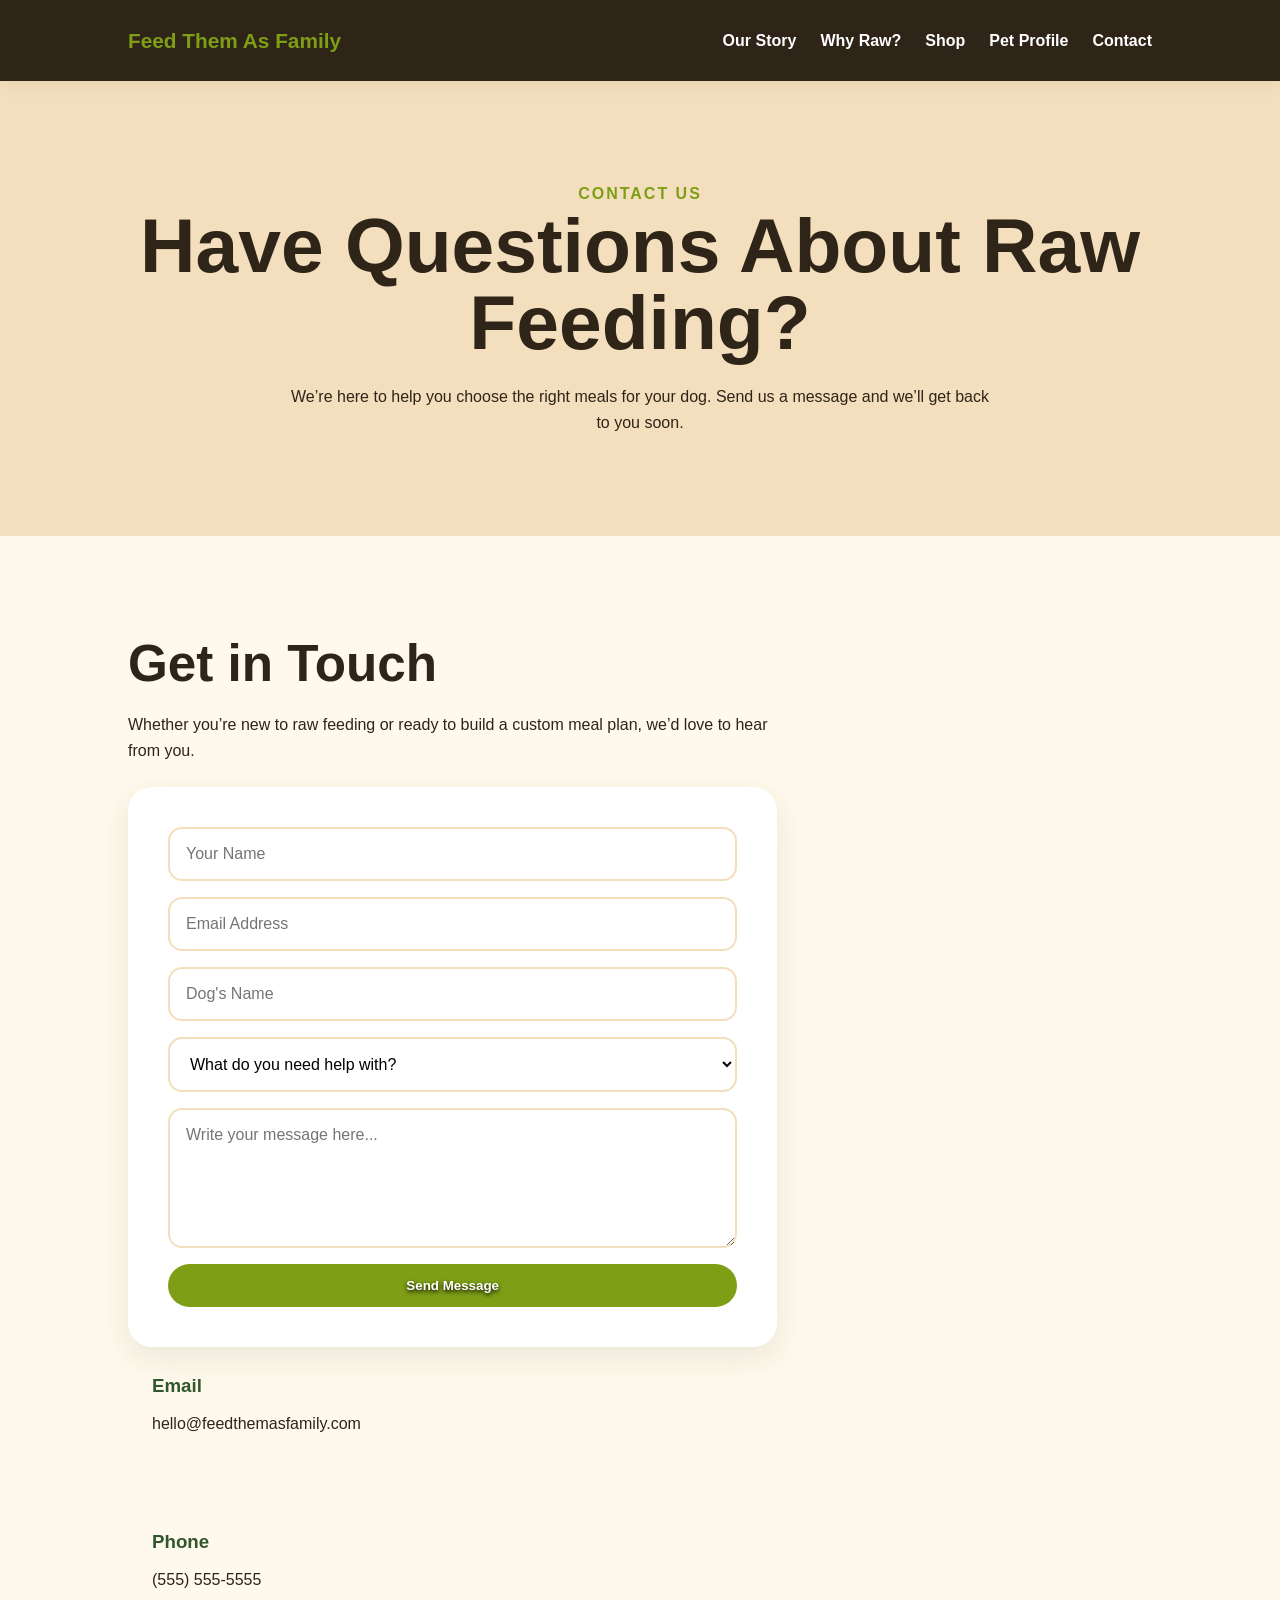
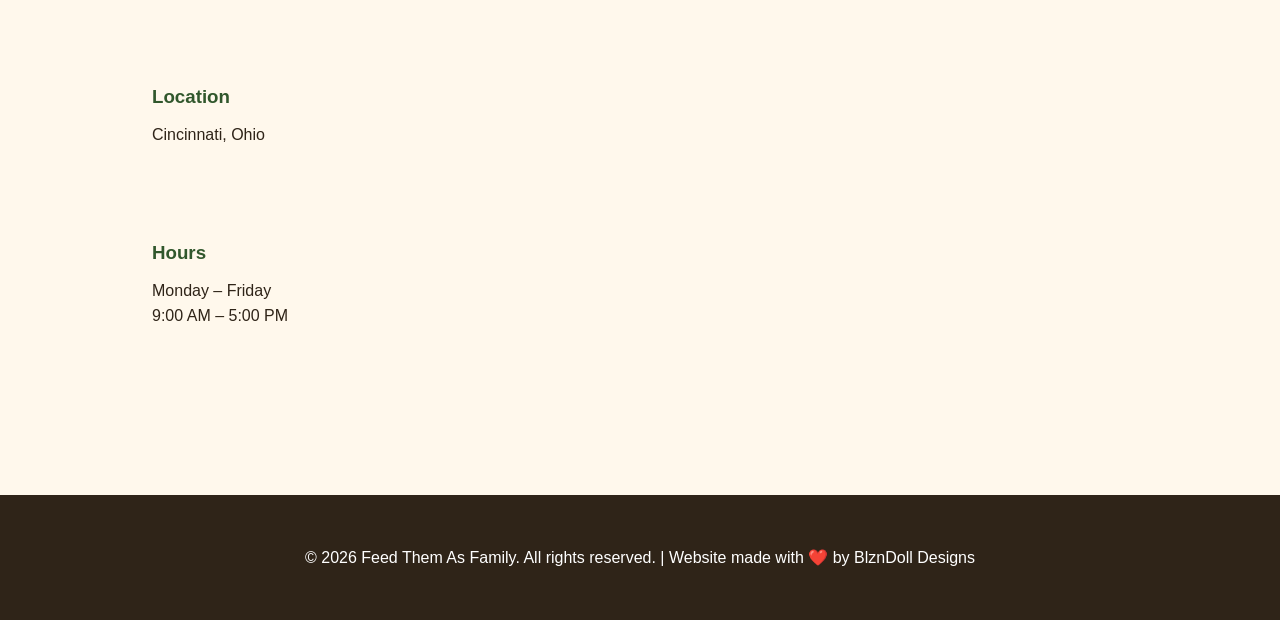
==== contact.html @ 339980ec "Changes to all pages" ====
<!DOCTYPE html>
<html lang="en">
<head>
  <meta charset="UTF-8" />
  <meta name="viewport" content="width=device-width, initial-scale=1.0" />

  <title>Contact | Feed Them As Family</title>

  <meta name="description" content="Have questions about raw feeding or our products? Contact Feed Them As Family for personalized support and guidance on providing the best nutrition for your dog." />
  <meta name="keywords" content="contact Feed Them As Family, raw feeding questions, product support, custom meal plans, dog nutrition advice" />
  <meta name="author" content="Feed Them As Family" />
  <meta property="og:title" content="Contact | Feed Them As Family" />
  <meta property="og:description" content="Have questions about raw feeding or our products? Contact Feed Them As Family for personalized support and guidance on providing the best nutrition for your dog." />
  <meta property="og:image" content="https://feedthemasfamily.com/images/og-contact.jpg" />
  <meta property="og:url" content="https://feedthemasfamily.com/contact.html" />

  <link rel="stylesheet" href="styles.css" />
</head>
<body>

  <header class="header">
    <div class="logo"><a href="index.html">Feed Them As Family</a></div>

    <nav class="nav">
      <a href="index.html#story">Our Story</a>
      <a href="index.html#benefits">Why Raw?</a>
      <a href="products.html">Shop</a>
      <a href="pet-profile.html">Pet Profile</a>
      <a href="contact.html">Contact</a>
    </nav>
  </header>

  <main>

    <section class="contact-hero">
      <p class="eyebrow">Contact Us</p>
      <h1>Have Questions About Raw Feeding?</h1>
      <p>
        We’re here to help you choose the right meals for your dog.
        Send us a message and we’ll get back to you soon.
      </p>
    </section>

    <section class="contact-section">
        <div class="contact-info">
        <h2>Get in Touch</h2>
        <p>
          Whether you’re new to raw feeding or ready to build a custom meal plan,
          we’d love to hear from you.
        </p>

        <form class="contact-form">
            <input type="text" placeholder="Your Name" required />
            <input type="email" placeholder="Email Address" required />
            <input type="text" placeholder="Dog's Name" />

            <select required>
                <option value="">What do you need help with?</option>
                <option>Raw Feeding Questions</option>
                <option>Custom Meal Plan</option>
                <option>Product Questions</option>
                <option>Order Support</option>
            </select>

            <textarea placeholder="Write your message here..." required></textarea>

            <button type="submit" class="btn primary">Send Message</button>
        </form>

        <div class="contact-card">
            <h3>Email</h3>
            <p>hello@feedthemasfamily.com</p>
        </div>

        <div class="contact-card">
            <h3>Phone</h3>
            <p>(555) 555-5555</p>
        </div>

        <div class="contact-card">
            <h3>Location</h3>
            <p>Cincinnati, Ohio</p>
        </div>

        <div class="contact-card">
            <h3>Hours</h3>
            <p>Monday – Friday<br />9:00 AM – 5:00 PM</p>
        </div>
        </div>

    </section>

    </main>

    <footer class="footer" id="contact">
        <p>&copy; 2026 Feed Them As Family. All rights reserved. | Website made with ❤️ by BlznDoll Designs</p>
    </footer>

</body>
</html>
---- styles.css ----
*, ::before, ::after {
  margin: 0;
  padding: 0;
  box-sizing: border-box;
}

html {
  scroll-behavior: smooth;
}

body {
  font-family: Arial, sans-serif;
  background: #fff8ec;
  color: #2f2418;
  line-height: 1.6;
  overflow-x: hidden;
}

img {
  width: 100%;
  display: block;
  border-radius: 20px;
}

a {
  text-decoration: none;
  color: inherit;
}

.header {
  background: #2f2418;
  color: white;
  display: flex;
  justify-content: space-between;
  align-items: center;
  padding: 24px 8%;
  position: sticky;
  top: 0;
  z-index: 10;
  box-shadow: 0 4px 20px rgba(0, 0, 0, 0.05);
}

.logo {
  font-size: 1.3rem;
  font-weight: 800;
  color: rgba(126, 158, 22, 1);
}

.nav {
  display: flex;
  gap: 24px;
}

.nav a {
  font-weight: 600;
}

.nav a:hover {
  color: rgba(126, 158, 22, 1);
}

section {
  padding: 80px 8%;
}

.hero {
  display: grid;
  grid-template-columns: 1fr 1fr;
  gap: 60px;
  align-items: center;
  min-height: 90vh;
}

.eyebrow {
  color: rgba(126, 158, 22, 1);
  font-weight: 800;
  text-transform: uppercase;
  letter-spacing: 2px;
  margin-bottom: 12px;
}

h1 {
  font-size: clamp(2.8rem, 6vw, 5.5rem);
  line-height: 1;
  margin-bottom: 24px;
}

h2 {
  font-size: clamp(2rem, 4vw, 3.5rem);
  line-height: 1.1;
  margin-bottom: 20px;
}

h3 {
  margin-bottom: 10px;
}

.hero-text p {
  font-size: 1.1rem;
  max-width: 550px;
}

.hero-buttons {
  display: flex;
  gap: 16px;
  margin-top: 32px;
  flex-wrap: wrap;
}

.btn {
  display: inline-block;
  padding: 14px 24px;
  border-radius: 999px;
  font-weight: 700;
  transition: 0.3s ease;
  border: none;
  cursor: pointer;
}

.primary {
  background: rgba(126, 158, 22, 1);
  color: white;
    text-shadow: 0 2px 4px black;
}

.primary:hover {
  background: #1f3a1d;
  transform: translateY(-3px);
}

.secondary {
  background: #f3dfbd;
  color: white;
  text-shadow: 0 2px 4px black;
}

.secondary:hover {
  background: #2f2418;
  transform: translateY(-3px);
}

.benefits,
.how-it-works,
.testimonials {
  text-align: center;
}

.products {
    text-align: center;
    background: #f3dfbd;
}

.card-grid,
.product-grid,
.steps {
  display: grid;
  grid-template-columns: repeat(4, 1fr);
  gap: 24px;
  margin-top: 40px;
}

.card,
.step,
.product-card {
  background: white;
  padding: 28px;
  border-radius: 24px;
  box-shadow: 0 10px 30px rgba(49, 87, 44, 0.1);
}

.product-grid {
  grid-template-columns: repeat(3, 1fr);
}

.product-card img {
  height: 240px;
  object-fit: cover;
  margin-bottom: 20px;
}

.product-card .btn {
  margin-top: 20px;
}

.step span {
  width: 48px;
  height: 48px;
  background: #31572c;
  color: white;
  display: grid;
  place-items: center;
  border-radius: 50%;
  font-weight: 800;
  margin: 0 auto 16px;
}

.story {
  display: grid;
  grid-template-columns: 1fr 1fr;
  gap: 60px;
  align-items: center;
  background: #f3dfbd;
}

.story p {
  margin-bottom: 24px;
}

.trust {
  background: #31572c;
  color: white;
  text-align: center;
}

.trust .eyebrow {
  color: #f3dfbd;
}

.trust-list {
  margin-top: 40px;
  display: grid;
  grid-template-columns: repeat(3, 1fr);
  gap: 18px;
}

.trust-list p {
  background: rgba(255, 255, 255, 0.12);
  padding: 18px;
  border-radius: 16px;
  font-weight: 700;
}

.profile {
  text-align: center;
}

.profile p {
  max-width: 600px;
  margin: 0 auto 32px;
}

.profile-hero {
    text-align: center;
     background: #f3dfbd;
}

form {
  max-width: 700px;
  margin: 0 auto;
  display: grid;
  gap: 16px;
}

input,
textarea {
  width: 100%;
  padding: 16px;
  border: 2px solid #f3dfbd;
  border-radius: 14px;
  font-size: 1rem;
  font-family: inherit;
}

textarea {
  min-height: 140px;
  resize: vertical;
}

.contact-hero {
  text-align: center;
  background: #f3dfbd;
}

.contact-hero p {
  max-width: 700px;
  margin: 0 auto;
}

.contact-section {
  display: grid;
  grid-template-columns: 2fr 1fr;
  gap: 50px;
  align-items: start;
}

.contact-info p {
  margin-bottom: 24px;
}

.contact-card {
  padding: 24px;
  border-radius: 20px;
  margin-bottom: 18px;
}

.contact-card h3 {
  color: #31572c;
}

.contact-form {
  background: white;
  padding: 40px;
  border-radius: 24px;
  box-shadow: 0 10px 30px rgba(49, 87, 44, 0.1);
}

.contact-info {
  position: sticky;
  top: 120px;
}

select {
  width: 100%;
  padding: 16px;
  border: 2px solid #f3dfbd;
  border-radius: 14px;
  font-size: 1rem;
  font-family: inherit;
  background: white;
}

.footer {
  background: #2f2418;
  color: white;
  text-align: center;
  padding: 50px 8%;
}

.footer h2 {
  margin-bottom: 10px;
}






/* MEDIA QUERIES */

/* SMALL PHONES */
@media (max-width: 480px) {
  section {
    padding: 50px 20px;
  }

  .header {
    padding: 20px;
  }

  .logo {
    font-size: 1.1rem;
  }

  .nav {
    gap: 10px;
  }

  .nav a {
    font-size: 0.85rem;
  }

  h1 {
    font-size: 2.4rem;
  }

  h2 {
    font-size: 1.9rem;
  }

  .hero-buttons {
    flex-direction: column;
  }

  .btn {
    width: 100%;
    text-align: center;
  }

  .card,
  .step,
  .product-card {
    padding: 22px;
  }

  input,
  textarea {
    font-size: 0.95rem;
  }

  .contact-form {
    padding: 24px;
  }
}

@media (max-width: 600px) {
  section {
    padding: 60px 6%;
  }

  .card-grid,
  .product-grid,
  .steps,
  .trust-list {
    grid-template-columns: 1fr;
  }

  .nav {
    gap: 12px;
    font-size: 0.9rem;
  }

  .hero-buttons {
    flex-direction: column;
  }

  .btn {
    text-align: center;
  }
}

/* MOBILE */
@media (max-width: 768px) {
  .header {
    position: static;
    flex-direction: column;
    gap: 16px;
    text-align: center;
  }

  .nav {
    flex-wrap: wrap;
    justify-content: center;
    gap: 14px;
  }

  .nav a {
    font-size: 0.95rem;
  }

  .hero {
    padding-top: 50px;
    min-height: auto;
  }

  h1 {
    font-size: 3rem;
  }

  h2 {
    font-size: 2.2rem;
  }

  .product-grid,
  .card-grid,
  .steps,
  .trust-list {
    grid-template-columns: 1fr;
  }

  .product-card img {
    height: 220px;
  }

  form {
    width: 100%;
  }
}

/* TABLET */
@media (max-width: 900px) {
  .header {
    flex-direction: column;
    gap: 16px;
  }

  .nav {
    flex-wrap: wrap;
    justify-content: center;
  }

  .hero,
  .story {
    grid-template-columns: 1fr;
  }

  .card-grid,
  .product-grid,
  .steps,
  .trust-list {
    grid-template-columns: 1fr 1fr;
  }

  .hero {
    min-height: auto;
  }

    .contact-section {
    grid-template-columns: 1fr;
  }

  .contact-hero {
    padding-top: 60px;
  }
}

@media (max-width: 1024px) {
  .header {
    padding: 20px 5%;
  }

  section {
    padding: 70px 5%;
  }

  .hero,
  .story {
    grid-template-columns: 1fr;
    gap: 40px;
    text-align: center;
  }

  .hero-text p {
    margin: 0 auto;
  }

  .hero-buttons {
    justify-content: center;
  }

  .card-grid,
  .steps,
  .trust-list {
    grid-template-columns: repeat(2, 1fr);
  }

  .product-grid {
    grid-template-columns: 1fr 1fr;
  }
}

/* LARGE DESKTOPS */
@media (min-width: 1200px) {
  .header {
    padding: 24px 10%;
  }

  section {
    padding: 100px 10%;
  }

  .hero {
    gap: 80px;
  }

  .hero-text p {
    max-width: 600px;
  }

  .card-grid {
    grid-template-columns: repeat(4, 1fr);
  }

  .product-grid {
    grid-template-columns: repeat(3, 1fr);
  }

  .steps {
    grid-template-columns: repeat(4, 1fr);
  }

  .trust-list {
    grid-template-columns: repeat(3, 1fr);
  }
}

/* EXTRA LARGE DESKTOPS */
@media (min-width: 1440px) {
  .header,
  section {
    max-width: 1600px;
    margin: 0 auto;
  }

  h1 {
    font-size: 6rem;
  }

  h2 {
    font-size: 4rem;
  }

  .hero {
    min-height: 95vh;
  }

  .product-card img {
    height: 300px;
    object-fit: cover;
  }
}

/* ULTRA-WIDE MONITORS */
@media (min-width: 1920px) {
  .header,
  section {
    max-width: 1800px;
  }

  h1 {
    font-size: 7rem;
  }

  h2 {
    font-size: 4.5rem;
  }

  .hero {
    gap: 120px;
  }

  .hero-text p {
    font-size: 1.25rem;
  }
}
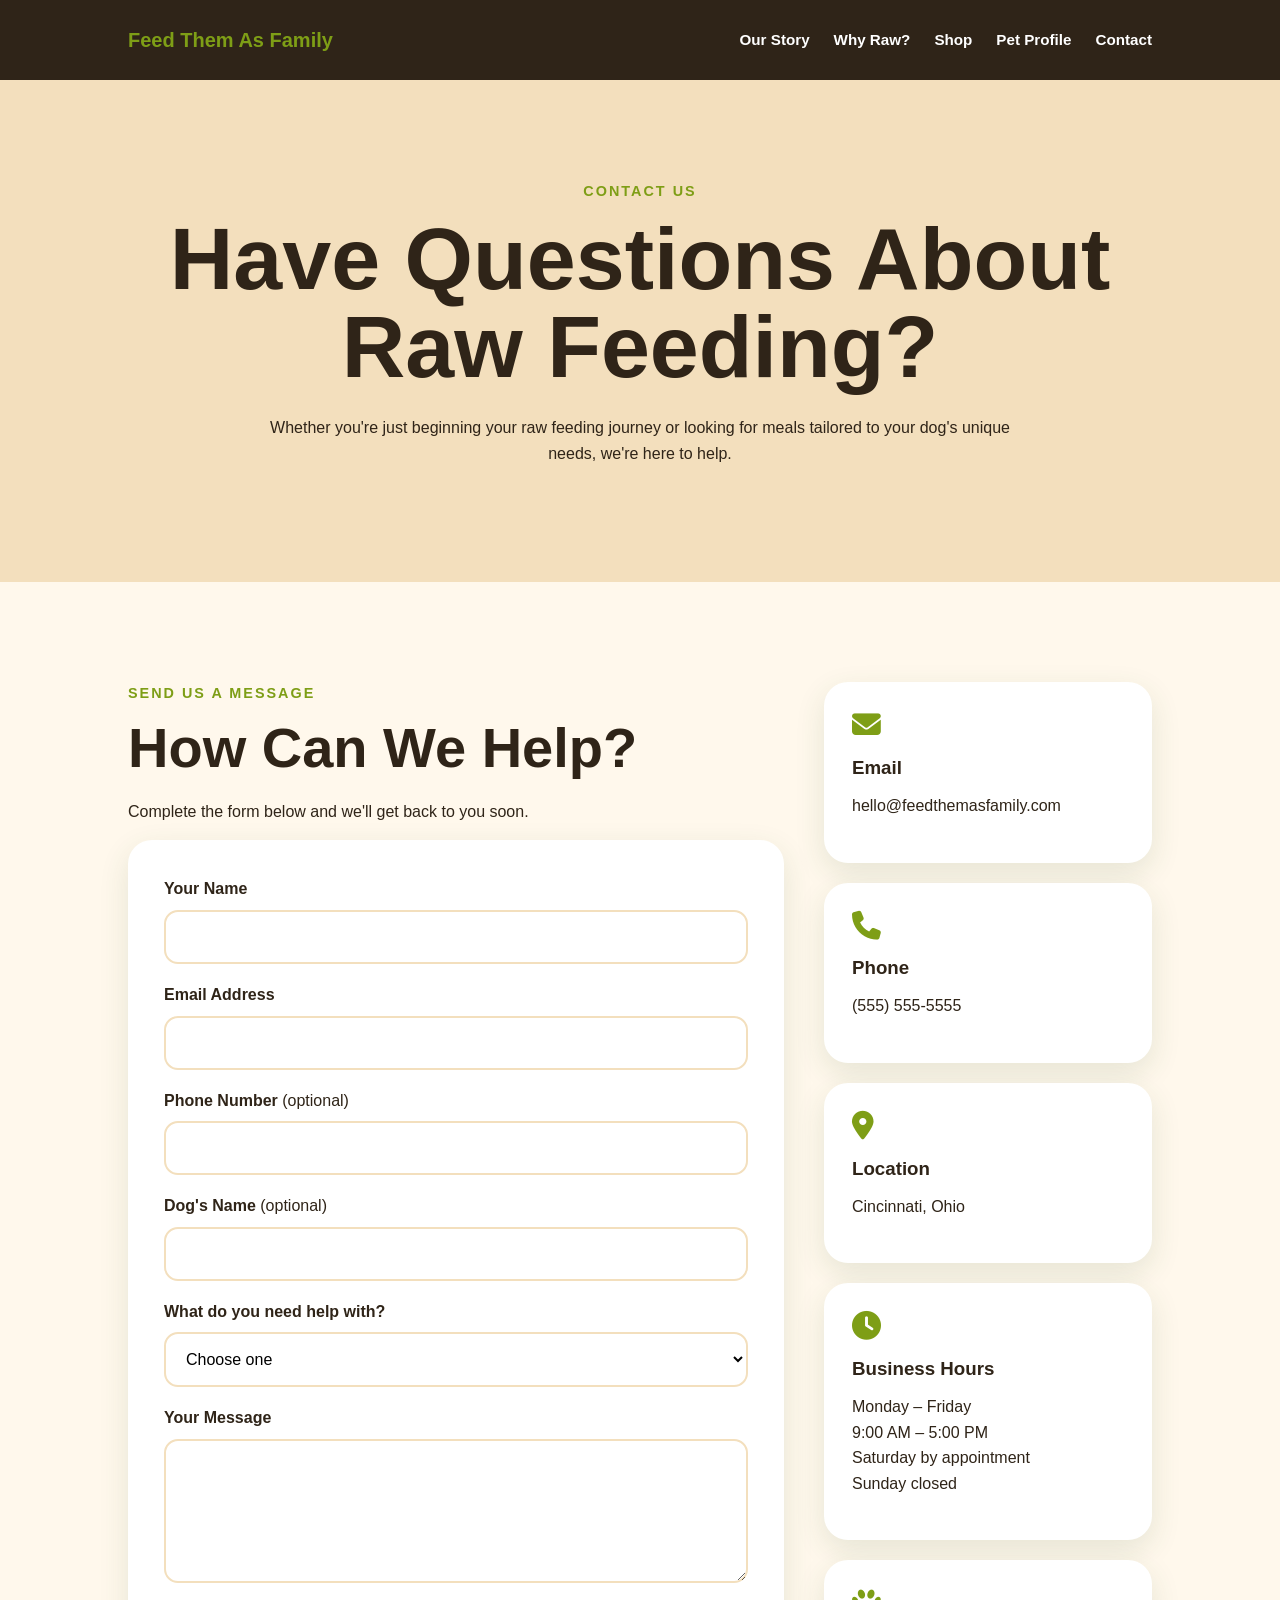
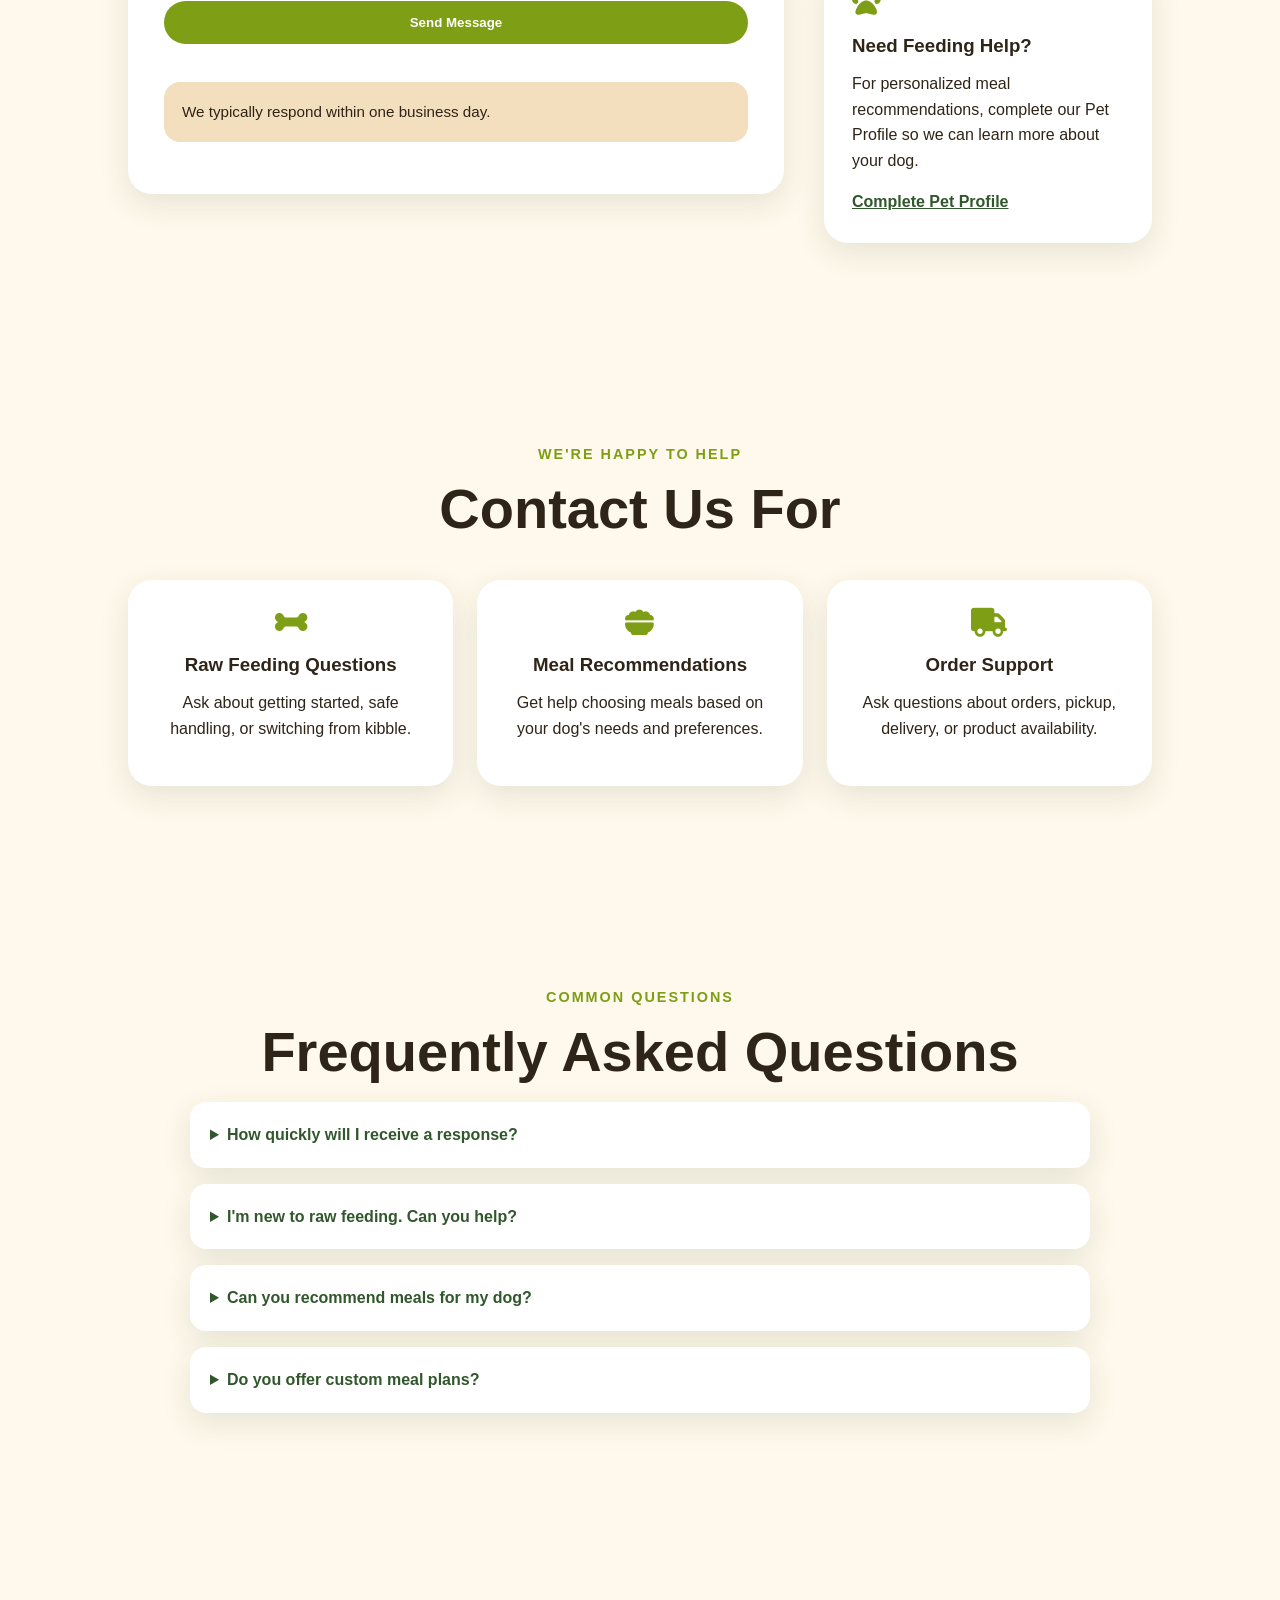
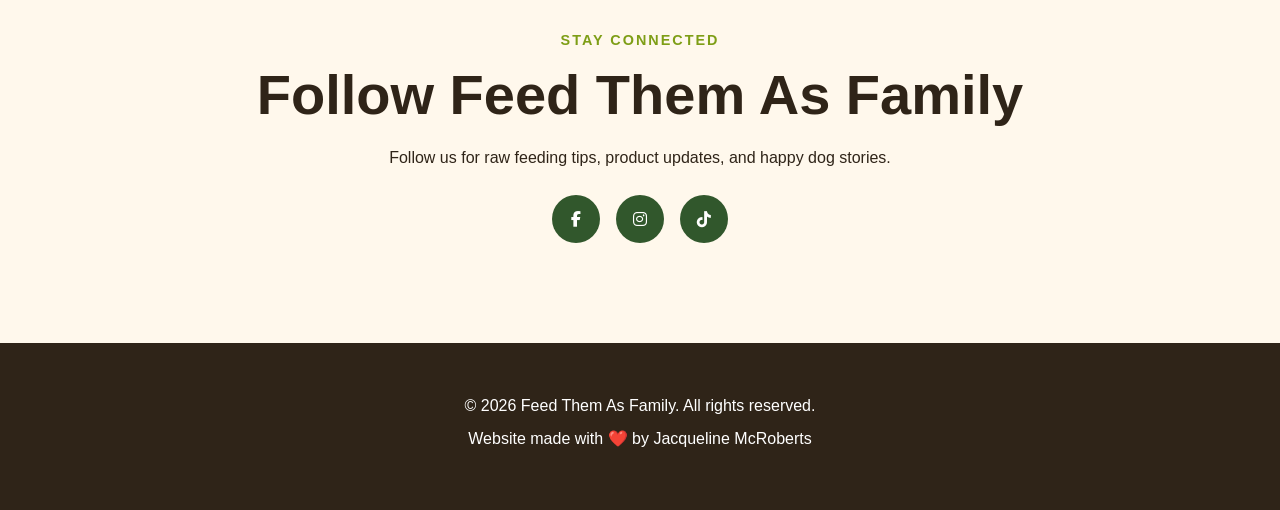
==== commit b6612faa: "Update info and styles" ====
--- a/contact.html
+++ b/contact.html
@@ -6,22 +6,26 @@
 
   <title>Contact | Feed Them As Family</title>
 
-  <meta name="description" content="Have questions about raw feeding or our products? Contact Feed Them As Family for personalized support and guidance on providing the best nutrition for your dog." />
-  <meta name="keywords" content="contact Feed Them As Family, raw feeding questions, product support, custom meal plans, dog nutrition advice" />
+  <meta name="description" content="Contact Feed Them As Family with questions about raw feeding, products, custom meal plans, or order support." />
+  <meta name="keywords" content="contact Feed Them As Family, raw feeding questions, dog food, custom meal plans, dog nutrition" />
   <meta name="author" content="Feed Them As Family" />
+
   <meta property="og:title" content="Contact | Feed Them As Family" />
-  <meta property="og:description" content="Have questions about raw feeding or our products? Contact Feed Them As Family for personalized support and guidance on providing the best nutrition for your dog." />
+  <meta property="og:description" content="Have questions about raw feeding or our products? Contact Feed Them As Family for support." />
   <meta property="og:image" content="https://feedthemasfamily.com/images/og-contact.jpg" />
   <meta property="og:url" content="https://feedthemasfamily.com/contact.html" />
 
+  <link rel="stylesheet" href="https://cdnjs.cloudflare.com/ajax/libs/font-awesome/6.7.2/css/all.min.css" />
   <link rel="stylesheet" href="styles.css" />
 </head>
+
 <body>
-
   <header class="header">
-    <div class="logo"><a href="index.html">Feed Them As Family</a></div>
-
-    <nav class="nav">
+    <div class="logo">
+      <a href="index.html">Feed Them As Family</a>
+    </div>
+
+    <nav class="nav" aria-label="Main navigation">
       <a href="index.html#story">Our Story</a>
       <a href="index.html#benefits">Why Raw?</a>
       <a href="products.html">Shop</a>
@@ -31,70 +35,197 @@
   </header>
 
   <main>
-
     <section class="contact-hero">
       <p class="eyebrow">Contact Us</p>
       <h1>Have Questions About Raw Feeding?</h1>
       <p>
-        We’re here to help you choose the right meals for your dog.
-        Send us a message and we’ll get back to you soon.
+        Whether you're just beginning your raw feeding journey or looking for meals
+        tailored to your dog's unique needs, we're here to help.
       </p>
     </section>
 
     <section class="contact-section">
-        <div class="contact-info">
-        <h2>Get in Touch</h2>
-        <p>
-          Whether you’re new to raw feeding or ready to build a custom meal plan,
-          we’d love to hear from you.
-        </p>
-
-        <form class="contact-form">
-            <input type="text" placeholder="Your Name" required />
-            <input type="email" placeholder="Email Address" required />
-            <input type="text" placeholder="Dog's Name" />
-
-            <select required>
-                <option value="">What do you need help with?</option>
-                <option>Raw Feeding Questions</option>
-                <option>Custom Meal Plan</option>
-                <option>Product Questions</option>
-                <option>Order Support</option>
+      <div class="contact-form-area">
+        <p class="eyebrow">Send Us a Message</p>
+        <h2>How Can We Help?</h2>
+        <p>
+          Complete the form below and we'll get back to you soon.
+        </p>
+
+        <form class="contact-form" action="#" method="post">
+          <div class="form-group">
+            <label for="name">Your Name</label>
+            <input id="name" name="name" type="text" required />
+          </div>
+
+          <div class="form-group">
+            <label for="email">Email Address</label>
+            <input id="email" name="email" type="email" required />
+          </div>
+
+          <div class="form-group">
+            <label for="phone">Phone Number <span>(optional)</span></label>
+            <input id="phone" name="phone" type="tel" />
+          </div>
+
+          <div class="form-group">
+            <label for="dog-name">Dog's Name <span>(optional)</span></label>
+            <input id="dog-name" name="dog-name" type="text" />
+          </div>
+
+          <div class="form-group">
+            <label for="topic">What do you need help with?</label>
+            <select id="topic" name="topic" required>
+              <option value="">Choose one</option>
+              <option value="raw-feeding">Raw Feeding Questions</option>
+              <option value="meal-recommendations">Meal Recommendations</option>
+              <option value="custom-meal-plan">Custom Meal Plan</option>
+              <option value="product-questions">Product Questions</option>
+              <option value="order-support">Order Support</option>
+              <option value="general">General Inquiry</option>
             </select>
-
-            <textarea placeholder="Write your message here..." required></textarea>
-
-            <button type="submit" class="btn primary">Send Message</button>
+          </div>
+
+          <div class="form-group">
+            <label for="message">Your Message</label>
+            <textarea id="message" name="message" rows="6" required></textarea>
+          </div>
+
+          <button type="submit" class="btn primary">Send Message</button>
+
+          <p class="form-note">
+            We typically respond within one business day.
+          </p>
         </form>
-
-        <div class="contact-card">
-            <h3>Email</h3>
-            <p>hello@feedthemasfamily.com</p>
-        </div>
-
-        <div class="contact-card">
-            <h3>Phone</h3>
-            <p>(555) 555-5555</p>
-        </div>
-
-        <div class="contact-card">
-            <h3>Location</h3>
-            <p>Cincinnati, Ohio</p>
-        </div>
-
-        <div class="contact-card">
-            <h3>Hours</h3>
-            <p>Monday – Friday<br />9:00 AM – 5:00 PM</p>
-        </div>
-        </div>
-
-    </section>
-
-    </main>
-
-    <footer class="footer" id="contact">
-        <p>&copy; 2026 Feed Them As Family. All rights reserved. | Website made with ❤️ by BlznDoll Designs</p>
-    </footer>
-
+      </div>
+
+      <aside class="contact-sidebar">
+        <div class="contact-card">
+          <i class="fa-solid fa-envelope"></i>
+          <h3>Email</h3>
+          <p>hello@feedthemasfamily.com</p>
+        </div>
+
+        <div class="contact-card">
+          <i class="fa-solid fa-phone"></i>
+          <h3>Phone</h3>
+          <p>(555) 555-5555</p>
+        </div>
+
+        <div class="contact-card">
+          <i class="fa-solid fa-location-dot"></i>
+          <h3>Location</h3>
+          <p>Cincinnati, Ohio</p>
+        </div>
+
+        <div class="contact-card">
+          <i class="fa-solid fa-clock"></i>
+          <h3>Business Hours</h3>
+          <p>
+            Monday – Friday<br />
+            9:00 AM – 5:00 PM<br />
+            Saturday by appointment<br />
+            Sunday closed
+          </p>
+        </div>
+
+        <div class="contact-card">
+          <i class="fa-solid fa-paw"></i>
+          <h3>Need Feeding Help?</h3>
+          <p>
+            For personalized meal recommendations, complete our Pet Profile so we
+            can learn more about your dog.
+          </p>
+          <a href="pet-profile.html" class="text-link">Complete Pet Profile</a>
+        </div>
+      </aside>
+    </section>
+
+    <section class="help-section">
+      <p class="eyebrow">We're Happy to Help</p>
+      <h2>Contact Us For</h2>
+
+      <div class="help-grid">
+        <div class="help-card">
+          <i class="fa-solid fa-bone"></i>
+          <h3>Raw Feeding Questions</h3>
+          <p>Ask about getting started, safe handling, or switching from kibble.</p>
+        </div>
+
+        <div class="help-card">
+          <i class="fa-solid fa-bowl-food"></i>
+          <h3>Meal Recommendations</h3>
+          <p>Get help choosing meals based on your dog's needs and preferences.</p>
+        </div>
+
+        <div class="help-card">
+          <i class="fa-solid fa-truck"></i>
+          <h3>Order Support</h3>
+          <p>Ask questions about orders, pickup, delivery, or product availability.</p>
+        </div>
+      </div>
+    </section>
+
+    <section class="faq">
+      <p class="eyebrow">Common Questions</p>
+      <h2>Frequently Asked Questions</h2>
+
+      <details>
+        <summary>How quickly will I receive a response?</summary>
+        <p>Most messages are answered within one business day.</p>
+      </details>
+
+      <details>
+        <summary>I'm new to raw feeding. Can you help?</summary>
+        <p>
+          Yes. We can answer beginner questions and help guide you toward the
+          right next step for your dog.
+        </p>
+      </details>
+
+      <details>
+        <summary>Can you recommend meals for my dog?</summary>
+        <p>
+          Yes. For the best recommendation, complete our Pet Profile so we can
+          learn about your dog's age, weight, activity level, and needs.
+        </p>
+      </details>
+
+      <details>
+        <summary>Do you offer custom meal plans?</summary>
+        <p>
+          Yes. We can help with custom meal options based on your dog's needs,
+          preferences, and sensitivities.
+        </p>
+      </details>
+    </section>
+
+    <section class="social-section">
+      <p class="eyebrow">Stay Connected</p>
+      <h2>Follow Feed Them As Family</h2>
+      <p>
+        Follow us for raw feeding tips, product updates, and happy dog stories.
+      </p>
+
+      <div class="social-links">
+        <a href="#" aria-label="Facebook">
+          <i class="fa-brands fa-facebook-f"></i>
+        </a>
+
+        <a href="#" aria-label="Instagram">
+          <i class="fa-brands fa-instagram"></i>
+        </a>
+
+        <a href="#" aria-label="TikTok">
+          <i class="fa-brands fa-tiktok"></i>
+        </a>
+      </div>
+    </section>
+  </main>
+
+  <footer class="footer">
+    <p>&copy; 2026 Feed Them As Family. All rights reserved.</p>
+    <p>Website made with ❤️ by Jacqueline McRoberts</p>
+  </footer>
 </body>
 </html>
--- a/styles.css
+++ b/styles.css
@@ -1,17 +1,34 @@
-*, ::before, ::after {
+/* =========================
+   FEED THEM AS FAMILY
+   MOBILE-FIRST STYLESHEET
+========================= */
+
+*,
+*::before,
+*::after {
   margin: 0;
   padding: 0;
   box-sizing: border-box;
 }
 
+:root {
+  --dark: #2f2418;
+  --green: #7e9e16;
+  --deep-green: #31572c;
+  --cream: #fff8ec;
+  --tan: #f3dfbd;
+  --white: #ffffff;
+  --shadow: 0 10px 30px rgba(49, 87, 44, 0.12);
+}
+
 html {
   scroll-behavior: smooth;
 }
 
 body {
   font-family: Arial, sans-serif;
-  background: #fff8ec;
-  color: #2f2418;
+  background: var(--cream);
+  color: var(--dark);
   line-height: 1.6;
   overflow-x: hidden;
 }
@@ -23,56 +40,56 @@
 }
 
 a {
+  color: inherit;
   text-decoration: none;
-  color: inherit;
-}
+}
+
+ul,
+ol {
+  padding-left: 1.3rem;
+}
+
+section {
+  padding: 56px 6%;
+}
+
+/* HEADER */
 
 .header {
-  background: #2f2418;
-  color: white;
-  display: flex;
-  justify-content: space-between;
-  align-items: center;
-  padding: 24px 8%;
-  position: sticky;
-  top: 0;
-  z-index: 10;
-  box-shadow: 0 4px 20px rgba(0, 0, 0, 0.05);
+  background: var(--dark);
+  color: var(--white);
+  padding: 22px 6%;
+  text-align: center;
 }
 
 .logo {
-  font-size: 1.3rem;
-  font-weight: 800;
-  color: rgba(126, 158, 22, 1);
+  color: var(--green);
+  font-size: 1.25rem;
+  font-weight: 800;
+  margin-bottom: 18px;
 }
 
 .nav {
   display: flex;
-  gap: 24px;
+  justify-content: center;
+  flex-wrap: wrap;
+  gap: 14px;
 }
 
 .nav a {
-  font-weight: 600;
+  font-size: 0.95rem;
+  font-weight: 700;
 }
 
 .nav a:hover {
-  color: rgba(126, 158, 22, 1);
-}
-
-section {
-  padding: 80px 8%;
-}
-
-.hero {
-  display: grid;
-  grid-template-columns: 1fr 1fr;
-  gap: 60px;
-  align-items: center;
-  min-height: 90vh;
-}
+  color: var(--green);
+}
+
+/* TYPOGRAPHY */
 
 .eyebrow {
-  color: rgba(126, 158, 22, 1);
+  color: var(--green);
+  font-size: 0.9rem;
   font-weight: 800;
   text-transform: uppercase;
   letter-spacing: 2px;
@@ -80,13 +97,13 @@
 }
 
 h1 {
-  font-size: clamp(2.8rem, 6vw, 5.5rem);
+  font-size: clamp(2.4rem, 10vw, 5.5rem);
   line-height: 1;
   margin-bottom: 24px;
 }
 
 h2 {
-  font-size: clamp(2rem, 4vw, 3.5rem);
+  font-size: clamp(2rem, 7vw, 3.5rem);
   line-height: 1.1;
   margin-bottom: 20px;
 }
@@ -95,98 +112,165 @@
   margin-bottom: 10px;
 }
 
-.hero-text p {
-  font-size: 1.1rem;
-  max-width: 550px;
-}
-
-.hero-buttons {
-  display: flex;
-  gap: 16px;
-  margin-top: 32px;
-  flex-wrap: wrap;
-}
+p {
+  margin-bottom: 16px;
+}
+
+/* BUTTONS */
 
 .btn {
   display: inline-block;
+  width: 100%;
   padding: 14px 24px;
+  border: none;
   border-radius: 999px;
-  font-weight: 700;
+  font-weight: 800;
+  text-align: center;
+  cursor: pointer;
   transition: 0.3s ease;
-  border: none;
-  cursor: pointer;
 }
 
 .primary {
-  background: rgba(126, 158, 22, 1);
-  color: white;
-    text-shadow: 0 2px 4px black;
+  background: var(--green);
+  color: var(--white);
 }
 
 .primary:hover {
-  background: #1f3a1d;
+  background: var(--deep-green);
   transform: translateY(-3px);
 }
 
 .secondary {
-  background: #f3dfbd;
-  color: white;
-  text-shadow: 0 2px 4px black;
+  background: var(--tan);
+  color: var(--dark);
 }
 
 .secondary:hover {
-  background: #2f2418;
+  background: var(--dark);
+  color: var(--white);
   transform: translateY(-3px);
 }
 
+.text-link {
+  color: var(--deep-green);
+  font-weight: 800;
+  text-decoration: underline;
+}
+
+/* HERO / PAGE HEADERS */
+
+.hero,
+.story {
+  display: grid;
+  gap: 40px;
+}
+
+.hero {
+  min-height: auto;
+}
+
+.hero-text p,
+.contact-hero p,
+.profile-hero p,
+.products-hero p,
+.policy-hero p,
+.story-hero p {
+  max-width: 760px;
+  margin-left: auto;
+  margin-right: auto;
+}
+
+.hero-buttons,
+.cta-buttons,
+.note-buttons {
+  display: grid;
+  gap: 16px;
+  margin-top: 28px;
+}
+
+.products,
+.products-hero,
+.products-intro,
+.product-note,
+.storage-info,
+.products-faq,
+.profile-hero,
+.profile-intro,
+.how-profile-works,
+.profile-faq,
+.contact-hero,
+.help-section,
+.faq,
+.social-section,
+.story-hero,
+.mission-section,
+.story-cta,
+.policy-hero,
 .benefits,
 .how-it-works,
-.testimonials {
+.testimonials,
+.trust {
   text-align: center;
 }
 
-.products {
-    text-align: center;
-    background: #f3dfbd;
-}
+.products,
+.products-hero,
+.profile-hero,
+.contact-hero,
+.story,
+.story-hero,
+.policy-hero {
+  background: var(--tan);
+}
+
+/* GRIDS */
 
 .card-grid,
 .product-grid,
-.steps {
-  display: grid;
-  grid-template-columns: repeat(4, 1fr);
+.products-grid,
+.steps,
+.trust-list,
+.benefits-grid,
+.profile-benefits,
+.help-grid,
+.info-grid,
+.mission-grid {
+  display: grid;
+  grid-template-columns: 1fr;
   gap: 24px;
   margin-top: 40px;
 }
 
+/* CARDS */
+
 .card,
 .step,
-.product-card {
-  background: white;
+.product-card,
+.benefit-card,
+.profile-card,
+.help-card,
+.info-card,
+.mission-card,
+.contact-card,
+.profile-side-card,
+.story-card,
+.policy-contact-card {
+  background: var(--white);
   padding: 28px;
   border-radius: 24px;
-  box-shadow: 0 10px 30px rgba(49, 87, 44, 0.1);
-}
-
-.product-grid {
-  grid-template-columns: repeat(3, 1fr);
-}
-
-.product-card img {
-  height: 240px;
-  object-fit: cover;
-  margin-bottom: 20px;
-}
-
-.product-card .btn {
-  margin-top: 20px;
+  box-shadow: var(--shadow);
+}
+
+.steps {
+  display: flex;
+  text-align: center;
 }
 
 .step span {
   width: 48px;
   height: 48px;
-  background: #31572c;
-  color: white;
+  background: var(--deep-green);
+  color: var(--white);
   display: grid;
   place-items: center;
   border-radius: 50%;
@@ -194,71 +278,93 @@
   margin: 0 auto 16px;
 }
 
-.story {
-  display: grid;
-  grid-template-columns: 1fr 1fr;
-  gap: 60px;
-  align-items: center;
-  background: #f3dfbd;
-}
-
-.story p {
-  margin-bottom: 24px;
-}
-
 .trust {
-  background: #31572c;
-  color: white;
-  text-align: center;
-}
-
-.trust .eyebrow {
-  color: #f3dfbd;
-}
-
-.trust-list {
-  margin-top: 40px;
-  display: grid;
-  grid-template-columns: repeat(3, 1fr);
-  gap: 18px;
+  background: var(--deep-green);
+  color: var(--white);
+}
+
+.trust .eyebrow,
+.story-cta .eyebrow {
+  color: var(--tan);
 }
 
 .trust-list p {
   background: rgba(255, 255, 255, 0.12);
   padding: 18px;
   border-radius: 16px;
-  font-weight: 700;
-}
-
-.profile {
-  text-align: center;
-}
-
-.profile p {
-  max-width: 600px;
-  margin: 0 auto 32px;
-}
-
-.profile-hero {
-    text-align: center;
-     background: #f3dfbd;
-}
+  font-weight: 800;
+  margin: 0;
+}
+
+/* PRODUCTS */
+
+.product-card img {
+  height: 230px;
+  object-fit: cover;
+  margin-bottom: 20px;
+}
+
+.product-content {
+  display: grid;
+  gap: 12px;
+}
+
+.product-tag {
+  color: var(--green);
+  font-weight: 800;
+  text-transform: uppercase;
+  letter-spacing: 1px;
+  margin-bottom: 0;
+}
+
+.product-price {
+  color: var(--deep-green);
+  font-weight: 800;
+}
+
+.product-list {
+  margin: 10px 0;
+}
+
+/* FORMS */
 
 form {
-  max-width: 700px;
-  margin: 0 auto;
-  display: grid;
-  gap: 16px;
+  width: 100%;
+}
+
+.contact-form,
+.profile-form {
+  display: grid;
+  gap: 18px;
+  background: var(--white);
+  padding: 24px;
+  border-radius: 24px;
+  box-shadow: var(--shadow);
+}
+
+.form-group {
+  display: grid;
+  gap: 8px;
+}
+
+label {
+  font-weight: 800;
+}
+
+label span {
+  font-weight: 400;
 }
 
 input,
+select,
 textarea {
   width: 100%;
   padding: 16px;
-  border: 2px solid #f3dfbd;
+  border: 2px solid var(--tan);
   border-radius: 14px;
+  background: var(--white);
+  font-family: inherit;
   font-size: 1rem;
-  font-family: inherit;
 }
 
 textarea {
@@ -266,319 +372,327 @@
   resize: vertical;
 }
 
-.contact-hero {
+fieldset {
+  border: 2px solid var(--tan);
+  border-radius: 20px;
+  padding: 22px;
+  margin-bottom: 24px;
+}
+
+legend {
+  color: var(--deep-green);
+  font-weight: 800;
+  padding: 0 10px;
+}
+
+.form-grid {
+  display: grid;
+  gap: 18px;
+}
+
+.form-note,
+.form-disclaimer,
+.legal-note {
+  background: var(--tan);
+  padding: 18px;
+  border-radius: 16px;
+  font-size: 0.95rem;
+  margin-top: 20px;
+}
+
+/* PAGE LAYOUTS */
+
+.contact-section,
+.profile-section,
+.story-page {
+  display: grid;
+  grid-template-columns: 1fr;
+  gap: 40px;
+  align-items: start;
+}
+
+.contact-sidebar,
+.profile-sidebar,
+.story-sidebar {
+  display: grid;
+  gap: 20px;
+}
+
+.contact-card i,
+.profile-card i,
+.profile-side-card i,
+.help-card i,
+.info-card i,
+.story-card i {
+  color: var(--green);
+  font-size: 1.8rem;
+  margin-bottom: 14px;
+}
+
+/* STORY */
+
+.story-content {
+  background: var(--white);
+  padding: 28px;
+  border-radius: 24px;
+  box-shadow: var(--shadow);
+}
+
+.story-content blockquote {
+  background: var(--tan);
+  border-left: 6px solid var(--green);
+  border-radius: 16px;
+  margin: 30px 0;
+  padding: 24px;
+  font-size: 1.15rem;
+  font-weight: 800;
+}
+
+.story-cta {
+  background: var(--deep-green);
+  color: var(--white);
+}
+
+/* PRIVACY POLICY */
+
+.privacy-policy {
+  max-width: 1000px;
+  margin: 0 auto;
+}
+
+.privacy-policy h2 {
+  font-size: 2rem;
+  margin-top: 40px;
+}
+
+.privacy-policy h3 {
+  color: var(--deep-green);
+  margin-top: 24px;
+}
+
+.privacy-policy ul {
+  margin: 16px 0 24px;
+}
+
+.privacy-policy a {
+  color: var(--deep-green);
+  font-weight: 800;
+  text-decoration: underline;
+}
+
+/* FAQ */
+
+details {
+  background: var(--white);
+  max-width: 900px;
+  margin: 16px auto;
+  padding: 20px;
+  border-radius: 16px;
+  box-shadow: var(--shadow);
+  text-align: left;
+}
+
+summary {
+  color: var(--deep-green);
+  font-weight: 800;
+  cursor: pointer;
+}
+
+/* SOCIAL */
+
+.social-links {
+  display: flex;
+  justify-content: center;
+  gap: 16px;
+  margin-top: 24px;
+}
+
+.social-links a {
+  width: 48px;
+  height: 48px;
+  background: var(--deep-green);
+  color: var(--white);
+  border-radius: 50%;
+  display: grid;
+  place-items: center;
+}
+
+/* FOOTER */
+
+.footer {
+  background: var(--dark);
+  color: var(--white);
   text-align: center;
-  background: #f3dfbd;
-}
-
-.contact-hero p {
-  max-width: 700px;
-  margin: 0 auto;
-}
-
-.contact-section {
-  display: grid;
-  grid-template-columns: 2fr 1fr;
-  gap: 50px;
-  align-items: start;
-}
-
-.contact-info p {
-  margin-bottom: 24px;
-}
-
-.contact-card {
-  padding: 24px;
-  border-radius: 20px;
+  padding: 50px 6%;
+}
+
+.legal-grid {
+  display: flex;
+  justify-content: center;
+  gap: 16px;
   margin-bottom: 18px;
 }
 
-.contact-card h3 {
-  color: #31572c;
-}
-
-.contact-form {
-  background: white;
-  padding: 40px;
-  border-radius: 24px;
-  box-shadow: 0 10px 30px rgba(49, 87, 44, 0.1);
-}
-
-.contact-info {
-  position: sticky;
-  top: 120px;
-}
-
-select {
-  width: 100%;
-  padding: 16px;
-  border: 2px solid #f3dfbd;
-  border-radius: 14px;
-  font-size: 1rem;
-  font-family: inherit;
-  background: white;
-}
-
-.footer {
-  background: #2f2418;
-  color: white;
-  text-align: center;
-  padding: 50px 8%;
-}
-
-.footer h2 {
-  margin-bottom: 10px;
-}
-
-
-
-
-
-
-/* MEDIA QUERIES */
-
-/* SMALL PHONES */
-@media (max-width: 480px) {
+.legal-card {
+  color: var(--tan);
+  font-weight: 800;
+}
+
+.footer p {
+  margin-bottom: 8px;
+}
+
+/* =========================
+   MEDIA QUERIES
+========================= */
+
+/* TABLETS */
+@media (min-width: 768px) {
   section {
-    padding: 50px 20px;
+    padding: 70px 6%;
   }
 
   .header {
-    padding: 20px;
-  }
-
-  .logo {
-    font-size: 1.1rem;
-  }
-
-  .nav {
-    gap: 10px;
-  }
-
-  .nav a {
-    font-size: 0.85rem;
-  }
-
-  h1 {
-    font-size: 2.4rem;
-  }
-
-  h2 {
-    font-size: 1.9rem;
-  }
-
-  .hero-buttons {
-    flex-direction: column;
+    position: sticky;
+    top: 0;
+    z-index: 10;
   }
 
   .btn {
-    width: 100%;
-    text-align: center;
-  }
-
-  .card,
-  .step,
-  .product-card {
-    padding: 22px;
-  }
-
-  input,
-  textarea {
-    font-size: 0.95rem;
-  }
-
-  .contact-form {
-    padding: 24px;
-  }
-}
-
-@media (max-width: 600px) {
-  section {
-    padding: 60px 6%;
-  }
-
-  .card-grid,
-  .product-grid,
-  .steps,
-  .trust-list {
-    grid-template-columns: 1fr;
-  }
-
-  .nav {
-    gap: 12px;
-    font-size: 0.9rem;
-  }
-
-  .hero-buttons {
-    flex-direction: column;
-  }
-
-  .btn {
-    text-align: center;
-  }
-}
-
-/* MOBILE */
-@media (max-width: 768px) {
-  .header {
-    position: static;
-    flex-direction: column;
-    gap: 16px;
-    text-align: center;
-  }
-
-  .nav {
+    width: auto;
+  }
+
+  .hero-buttons,
+  .cta-buttons,
+  .note-buttons {
+    display: flex;
+    justify-content: center;
     flex-wrap: wrap;
-    justify-content: center;
-    gap: 14px;
-  }
-
-  .nav a {
-    font-size: 0.95rem;
-  }
-
-  .hero {
-    padding-top: 50px;
-    min-height: auto;
-  }
-
-  h1 {
-    font-size: 3rem;
-  }
-
-  h2 {
-    font-size: 2.2rem;
-  }
-
-  .product-grid,
+  }
+
+  .benefits-grid,
+  .profile-benefits,
+  .help-grid,
+  .info-grid,
+  .mission-grid,
   .card-grid,
   .steps,
-  .trust-list {
-    grid-template-columns: 1fr;
-  }
-
-  .product-card img {
-    height: 220px;
-  }
-
-  form {
-    width: 100%;
-  }
-}
-
-/* TABLET */
-@media (max-width: 900px) {
+  .trust-list,
+  .product-grid,
+  .products-grid {
+    grid-template-columns: repeat(2, 1fr);
+  }
+
+  .form-grid {
+    grid-template-columns: repeat(2, 1fr);
+  }
+
+  .contact-form,
+  .profile-form,
+  .story-content {
+    padding: 36px;
+  }
+}
+
+/* LAPTOPS / SMALL DESKTOPS */
+@media (min-width: 1024px) {
+  section {
+    padding: 90px 8%;
+  }
+
   .header {
-    flex-direction: column;
-    gap: 16px;
+    display: flex;
+    justify-content: space-between;
+    align-items: center;
+    padding: 24px 8%;
+    text-align: left;
+  }
+
+  .logo {
+    margin-bottom: 0;
   }
 
   .nav {
-    flex-wrap: wrap;
-    justify-content: center;
+    justify-content: flex-end;
+    gap: 24px;
   }
 
   .hero,
   .story {
-    grid-template-columns: 1fr;
+    grid-template-columns: 1fr 1fr;
+    align-items: center;
+    gap: 60px;
+    min-height: 90vh;
+  }
+
+  .hero-text p {
+    margin-left: 0;
+  }
+
+  .hero-buttons {
+    justify-content: flex-start;
   }
 
   .card-grid,
+  .steps {
+    grid-template-columns: repeat(4, 1fr);
+  }
+
+  .trust-list,
+  .benefits-grid,
+  .profile-benefits,
+  .help-grid,
+  .info-grid,
+  .mission-grid,
   .product-grid,
-  .steps,
-  .trust-list {
-    grid-template-columns: 1fr 1fr;
-  }
-
-  .hero {
-    min-height: auto;
-  }
-
-    .contact-section {
-    grid-template-columns: 1fr;
-  }
-
-  .contact-hero {
-    padding-top: 60px;
-  }
-}
-
-@media (max-width: 1024px) {
-  .header {
-    padding: 20px 5%;
-  }
-
-  section {
-    padding: 70px 5%;
-  }
-
-  .hero,
-  .story {
-    grid-template-columns: 1fr;
-    gap: 40px;
-    text-align: center;
-  }
-
-  .hero-text p {
-    margin: 0 auto;
-  }
-
-  .hero-buttons {
-    justify-content: center;
-  }
-
-  .card-grid,
-  .steps,
-  .trust-list {
-    grid-template-columns: repeat(2, 1fr);
-  }
-
-  .product-grid {
-    grid-template-columns: 1fr 1fr;
+  .products-grid {
+    grid-template-columns: repeat(3, 1fr);
+  }
+
+  .contact-section,
+  .profile-section,
+  .story-page {
+    grid-template-columns: 2fr 1fr;
+  }
+
+  .contact-sidebar,
+  .profile-sidebar,
+  .story-sidebar {
+    position: sticky;
+    top: 120px;
+  }
+
+  .product-card img {
+    height: 260px;
   }
 }
 
 /* LARGE DESKTOPS */
 @media (min-width: 1200px) {
+  section {
+    padding: 100px 10%;
+  }
+
   .header {
     padding: 24px 10%;
   }
 
-  section {
-    padding: 100px 10%;
-  }
-
   .hero {
     gap: 80px;
   }
 
-  .hero-text p {
-    max-width: 600px;
-  }
-
-  .card-grid {
-    grid-template-columns: repeat(4, 1fr);
-  }
-
-  .product-grid {
-    grid-template-columns: repeat(3, 1fr);
-  }
-
-  .steps {
-    grid-template-columns: repeat(4, 1fr);
-  }
-
-  .trust-list {
-    grid-template-columns: repeat(3, 1fr);
-  }
-}
-
-/* EXTRA LARGE DESKTOPS */
+  .product-card img {
+    height: 300px;
+  }
+}
+
+/* EXTRA LARGE SCREENS */
 @media (min-width: 1440px) {
   .header,
   section {
     max-width: 1600px;
-    margin: 0 auto;
+    margin-left: auto;
+    margin-right: auto;
   }
 
   h1 {
@@ -592,33 +706,4 @@
   .hero {
     min-height: 95vh;
   }
-
-  .product-card img {
-    height: 300px;
-    object-fit: cover;
-  }
-}
-
-/* ULTRA-WIDE MONITORS */
-@media (min-width: 1920px) {
-  .header,
-  section {
-    max-width: 1800px;
-  }
-
-  h1 {
-    font-size: 7rem;
-  }
-
-  h2 {
-    font-size: 4.5rem;
-  }
-
-  .hero {
-    gap: 120px;
-  }
-
-  .hero-text p {
-    font-size: 1.25rem;
-  }
 }
